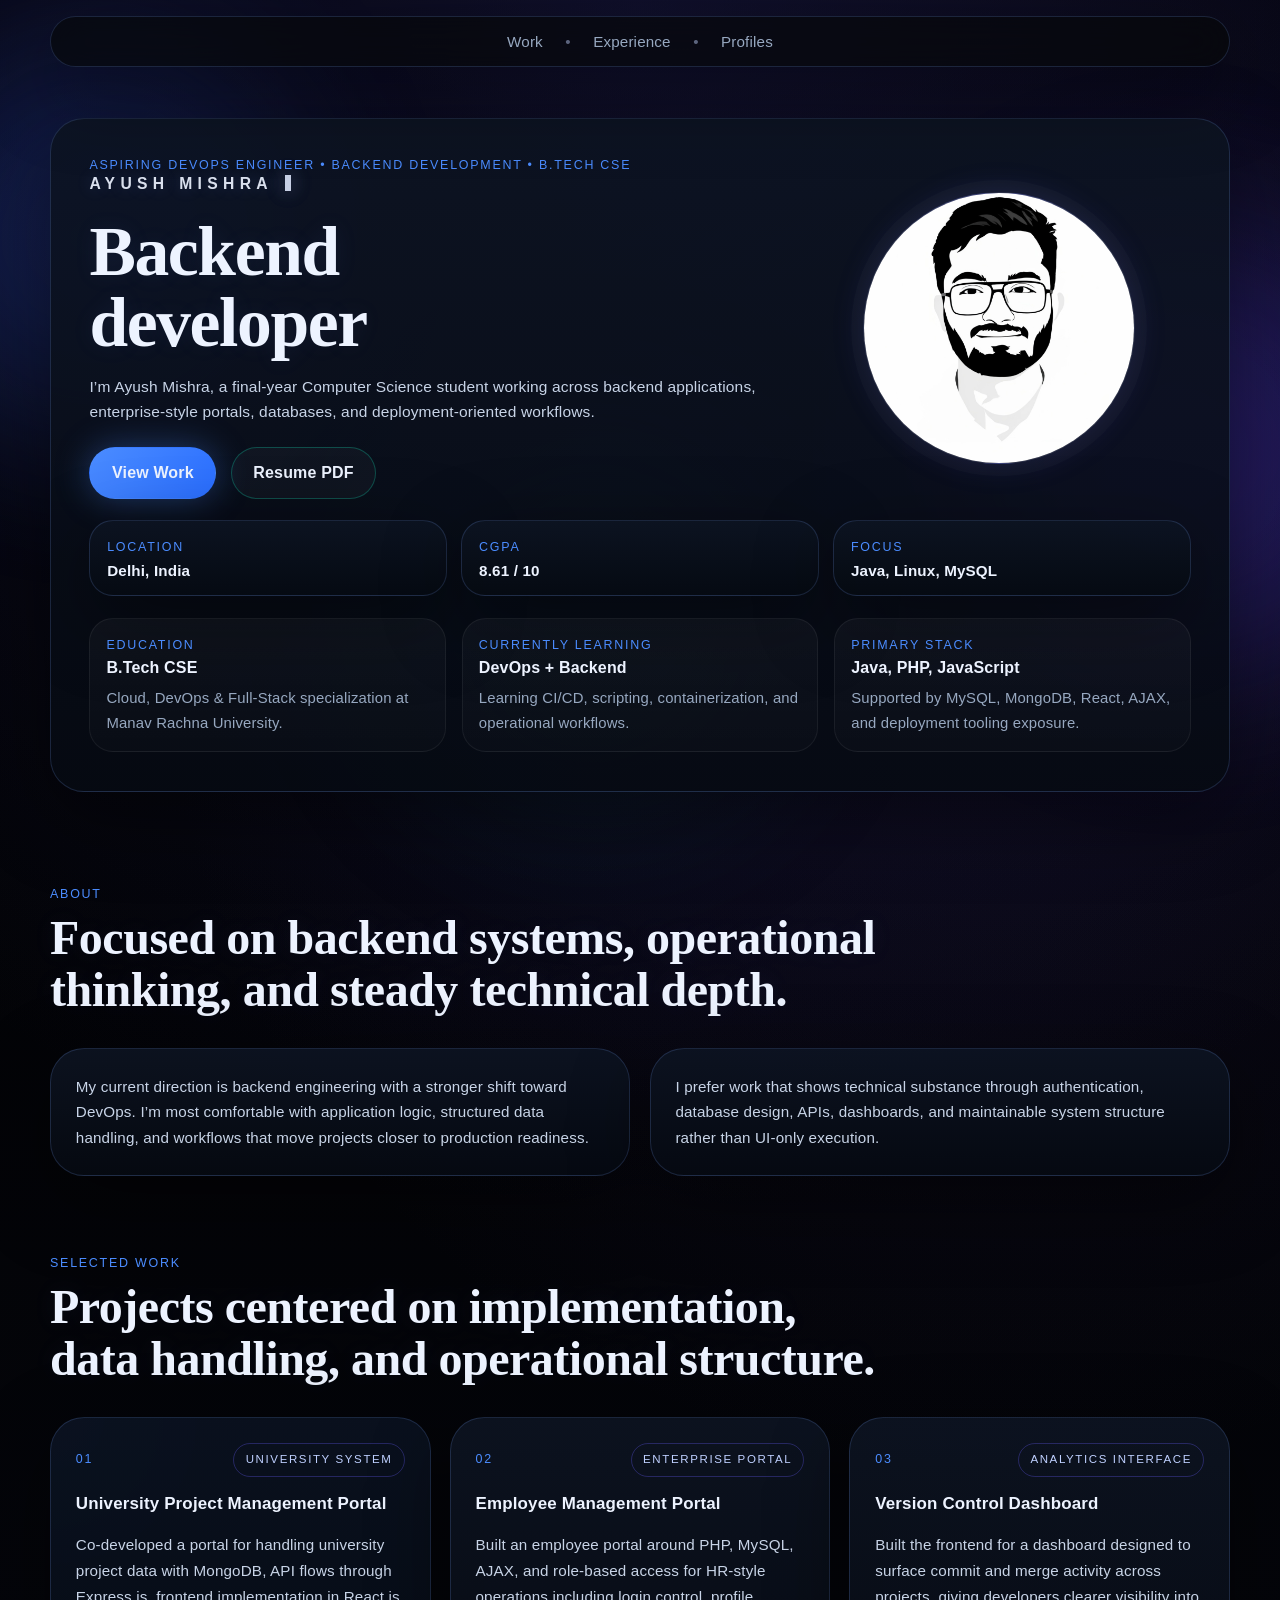
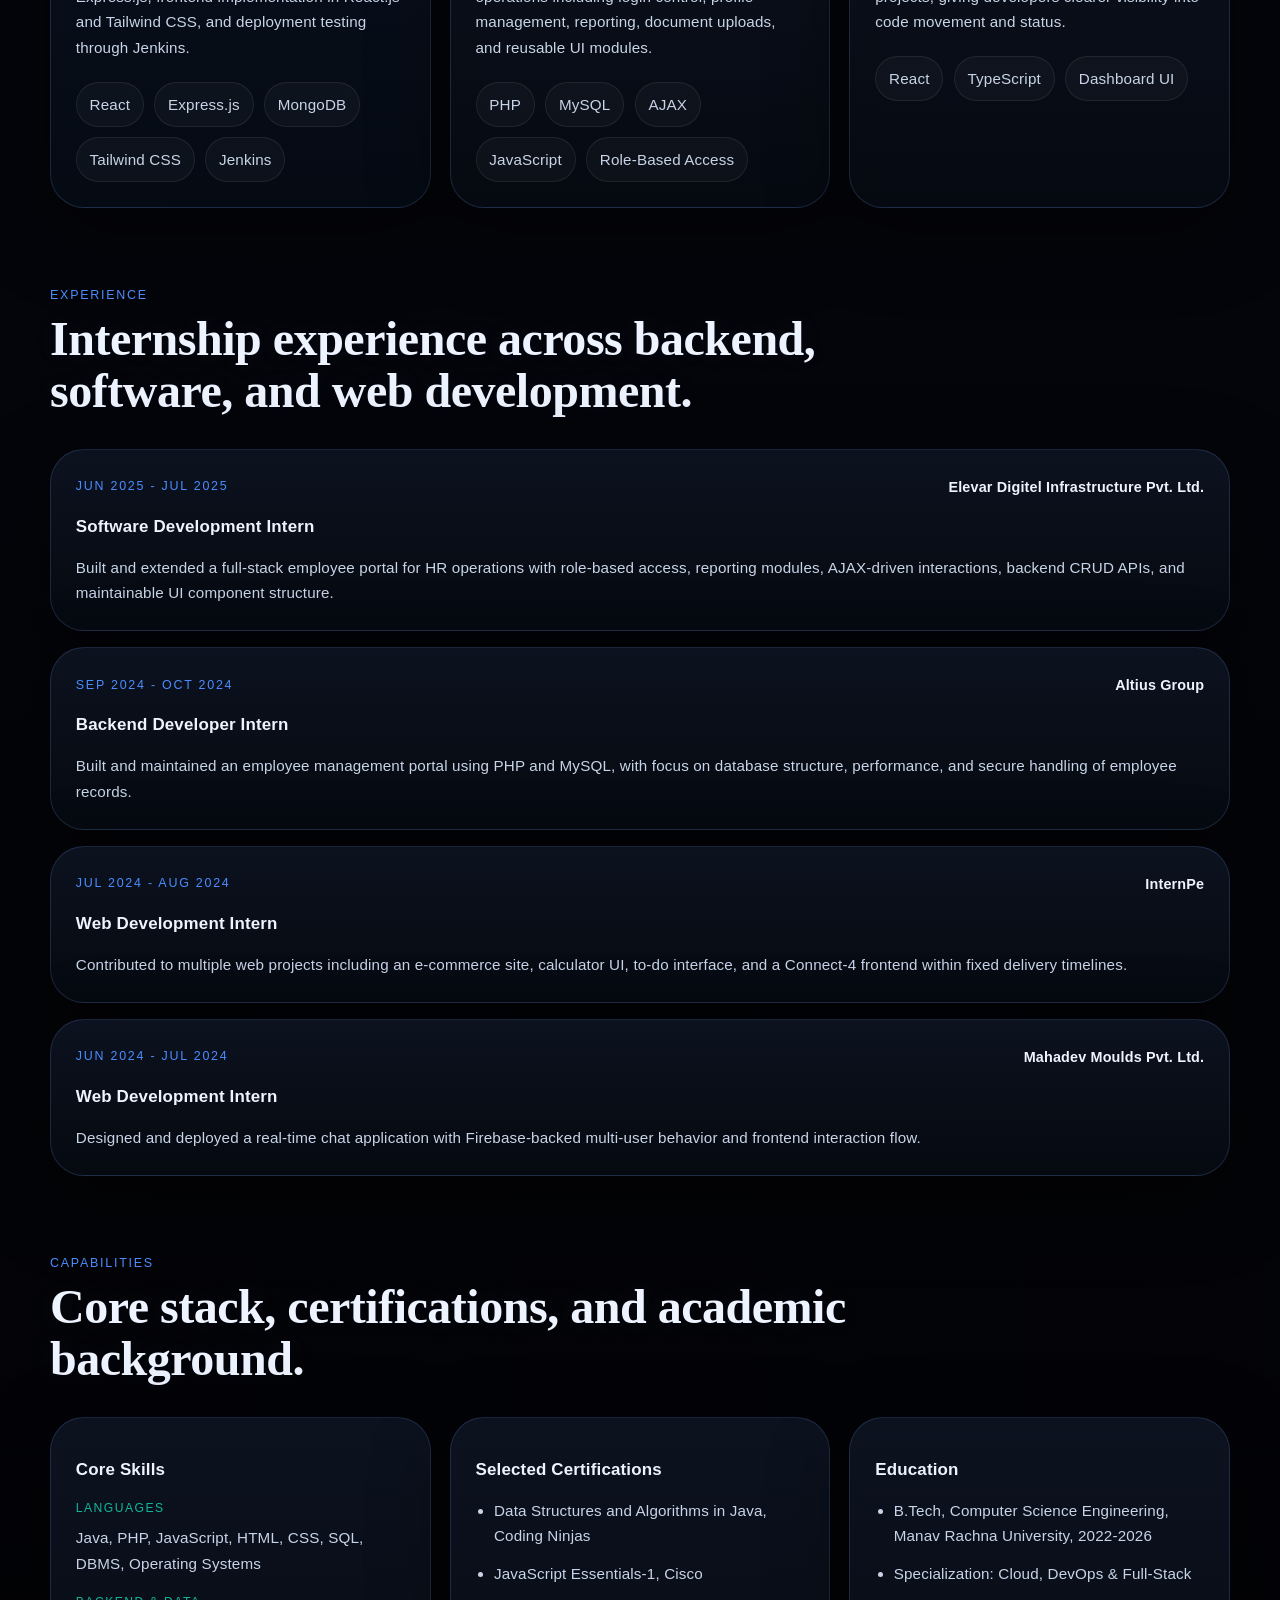
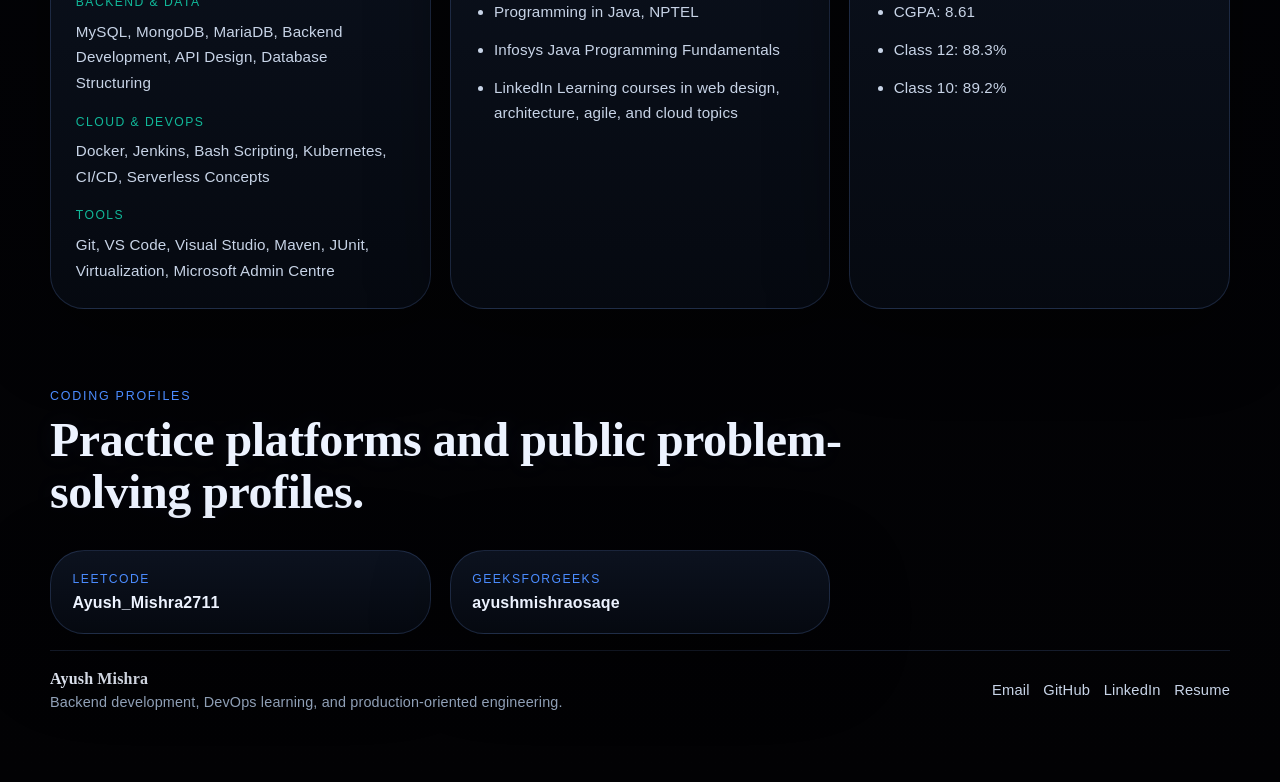
==== index.html @ 87eccb8c "feat: initial project setup" ====
<!DOCTYPE html>
<html lang="en">
<head>
  <meta charset="UTF-8">
  <meta name="viewport" content="width=device-width, initial-scale=1.0">
  <meta
    name="description"
    content="Ayush Mishra portfolio featuring backend development, DevOps learning, enterprise projects, internships, and certifications."
  >
  <title>Ayush Mishra | Portfolio</title>
  <link rel="stylesheet" href="style.css">
</head>
<body>
  <div class="scroll-progress" aria-hidden="true"></div>
  <div class="noise" aria-hidden="true"></div>
  <div class="orb orb-blue" aria-hidden="true"></div>
  <div class="orb orb-indigo" aria-hidden="true"></div>
  <div class="orb orb-emerald" aria-hidden="true"></div>

  <div class="page-shell">
    <header class="site-header">
      <button class="menu-toggle" type="button" aria-expanded="false" aria-label="Toggle navigation">
        <span></span>
        <span></span>
      </button>
      <nav class="site-nav">
        <a href="#work">Work</a>
        <span class="nav-dot" aria-hidden="true">•</span>
        <a href="#experience">Experience</a>
        <span class="nav-dot" aria-hidden="true">•</span>
        <a href="#profiles">Profiles</a>
      </nav>
    </header>

    <main id="top">
      <section class="hero">
        <div class="hero-copy reveal interactive-card">
          <div class="hero-main">
            <div class="hero-content">
              <p class="eyebrow">Aspiring DevOps Engineer • Backend Development • B.Tech CSE</p>
              <p class="hero-intro">
                <span class="type-name" aria-label="Ayush Mishra"></span>
                <span class="type-cursor" aria-hidden="true"></span>
              </p>
              <h1>Backend developer</h1>
              <p class="hero-text">
                I’m Ayush Mishra, a final-year Computer Science student working across backend
                applications, enterprise-style portals, databases, and deployment-oriented workflows.
              </p>

              <div class="hero-actions">
                <a class="button button-primary" href="#work">View Work</a>
                <a class="button button-secondary" href="https://drive.google.com/file/d/1TkEkynQP6tK4C39owZUYq18UPFf0N785/view?usp=sharing" target="_blank" rel="noreferrer">
                  Resume PDF
                </a>
              </div>
            </div>

            <div class="hero-side">
              <div class="profile-visual">
                <img src="./assets/Notion-Faces-Like-Avatar.png" alt="Portrait of Ayush Mishra">
              </div>
            </div>
          </div>

          <div class="hero-meta">
            <div class="meta-card">
              <span>Location</span>
              <strong>Delhi, India</strong>
            </div>
            <div class="meta-card">
              <span>CGPA</span>
              <strong>8.61 / 10</strong>
            </div>
            <div class="meta-card">
              <span>Focus</span>
              <strong>Java, Linux, MySQL</strong>
            </div>
          </div>

          <div class="stat-list">
            <div class="stat-item">
              <span>Education</span>
              <strong>B.Tech CSE</strong>
              <p>Cloud, DevOps & Full-Stack specialization at Manav Rachna University.</p>
            </div>
            <div class="stat-item">
              <span>Currently learning</span>
              <strong>DevOps + Backend</strong>
              <p>Learning CI/CD, scripting, containerization, and operational workflows.</p>
            </div>
            <div class="stat-item">
              <span>Primary Stack</span>
              <strong>Java, PHP, JavaScript</strong>
              <p>Supported by MySQL, MongoDB, React, AJAX, and deployment tooling exposure.</p>
            </div>
          </div>
        </div>
      </section>

      <section class="section intro-section">
        <div class="section-heading reveal">
          <p class="section-kicker">About</p>
          <h2>Focused on backend systems, operational thinking, and steady technical depth.</h2>
        </div>
        <div class="intro-grid">
          <article class="intro-card reveal interactive-card">
            <p>
              My current direction is backend engineering with a stronger shift toward DevOps. I’m
              most comfortable with application logic, structured data handling, and workflows that
              move projects closer to production readiness.
            </p>
          </article>
          <article class="intro-card reveal interactive-card">
            <p>
              I prefer work that shows technical substance through authentication, database design,
              APIs, dashboards, and maintainable system structure rather than UI-only execution.
            </p>
          </article>
        </div>
      </section>

      <section class="section" id="work">
        <div class="section-heading reveal">
          <p class="section-kicker">Selected Work</p>
          <h2>Projects centered on implementation, data handling, and operational structure.</h2>
        </div>
        <div class="projects-grid">
          <article class="project-card reveal featured-card interactive-card">
            <div class="project-topline">
              <p class="project-index">01</p>
              <span class="project-badge">University System</span>
            </div>
            <h3>University Project Management Portal</h3>
            <p>
              Co-developed a portal for handling university project data with MongoDB, API flows
              through Express.js, frontend implementation in React.js and Tailwind CSS, and
              deployment testing through Jenkins.
            </p>
            <div class="tags">
              <span>React</span>
              <span>Express.js</span>
              <span>MongoDB</span>
              <span>Tailwind CSS</span>
              <span>Jenkins</span>
            </div>
          </article>

          <article class="project-card reveal interactive-card">
            <div class="project-topline">
              <p class="project-index">02</p>
              <span class="project-badge">Enterprise Portal</span>
            </div>
            <h3>Employee Management Portal</h3>
            <p>
              Built an employee portal around PHP, MySQL, AJAX, and role-based access for HR-style
              operations including login control, profile management, reporting, document uploads,
              and reusable UI modules.
            </p>
            <div class="tags">
              <span>PHP</span>
              <span>MySQL</span>
              <span>AJAX</span>
              <span>JavaScript</span>
              <span>Role-Based Access</span>
            </div>
          </article>

          <article class="project-card reveal interactive-card">
            <div class="project-topline">
              <p class="project-index">03</p>
              <span class="project-badge">Analytics Interface</span>
            </div>
            <h3>Version Control Dashboard</h3>
            <p>
              Built the frontend for a dashboard designed to surface commit and merge activity
              across projects, giving developers clearer visibility into code movement and status.
            </p>
            <div class="tags">
              <span>React</span>
              <span>TypeScript</span>
              <span>Dashboard UI</span>
            </div>
          </article>
        </div>
      </section>

      <section class="section" id="experience">
        <div class="section-heading reveal">
          <p class="section-kicker">Experience</p>
          <h2>Internship experience across backend, software, and web development.</h2>
        </div>
        <div class="timeline">
          <article class="timeline-card reveal interactive-card">
            <div class="timeline-meta">
              <span>Jun 2025 - Jul 2025</span>
              <strong>Elevar Digitel Infrastructure Pvt. Ltd.</strong>
            </div>
            <h3>Software Development Intern</h3>
            <p>
              Built and extended a full-stack employee portal for HR operations with role-based
              access, reporting modules, AJAX-driven interactions, backend CRUD APIs, and
              maintainable UI component structure.
            </p>
          </article>

          <article class="timeline-card reveal interactive-card">
            <div class="timeline-meta">
              <span>Sep 2024 - Oct 2024</span>
              <strong>Altius Group</strong>
            </div>
            <h3>Backend Developer Intern</h3>
            <p>
              Built and maintained an employee management portal using PHP and MySQL, with focus on
              database structure, performance, and secure handling of employee records.
            </p>
          </article>

          <article class="timeline-card reveal interactive-card">
            <div class="timeline-meta">
              <span>Jul 2024 - Aug 2024</span>
              <strong>InternPe</strong>
            </div>
            <h3>Web Development Intern</h3>
            <p>
              Contributed to multiple web projects including an e-commerce site, calculator UI,
              to-do interface, and a Connect-4 frontend within fixed delivery timelines.
            </p>
          </article>

          <article class="timeline-card reveal interactive-card">
            <div class="timeline-meta">
              <span>Jun 2024 - Jul 2024</span>
              <strong>Mahadev Moulds Pvt. Ltd.</strong>
            </div>
            <h3>Web Development Intern</h3>
            <p>
              Designed and deployed a real-time chat application with Firebase-backed multi-user
              behavior and frontend interaction flow.
            </p>
          </article>
        </div>
      </section>

      <section class="section split-section">
        <div class="section-heading reveal">
          <p class="section-kicker">Capabilities</p>
          <h2>Core stack, certifications, and academic background.</h2>
        </div>

        <div class="split-grid">
          <article class="panel-card reveal interactive-card">
            <h3>Core Skills</h3>
            <div class="skill-groups">
              <div>
                <span>Languages</span>
                <p>Java, PHP, JavaScript, HTML, CSS, SQL, DBMS, Operating Systems</p>
              </div>
              <div>
                <span>Backend & Data</span>
                <p>MySQL, MongoDB, MariaDB, Backend Development, API Design, Database Structuring</p>
              </div>
              <div>
                <span>Cloud & DevOps</span>
                <p>Docker, Jenkins, Bash Scripting, Kubernetes, CI/CD, Serverless Concepts</p>
              </div>
              <div>
                <span>Tools</span>
                <p>Git, VS Code, Visual Studio, Maven, JUnit, Virtualization, Microsoft Admin Centre</p>
              </div>
            </div>
          </article>

          <article class="panel-card reveal interactive-card">
            <h3>Selected Certifications</h3>
            <ul class="list-block">
              <li>Data Structures and Algorithms in Java, Coding Ninjas</li>
              <li>JavaScript Essentials-1, Cisco</li>
              <li>Programming in Java, NPTEL</li>
              <li>Infosys Java Programming Fundamentals</li>
              <li>LinkedIn Learning courses in web design, architecture, agile, and cloud topics</li>
            </ul>
          </article>

          <article class="panel-card reveal interactive-card">
            <h3>Education</h3>
            <ul class="list-block">
              <li>B.Tech, Computer Science Engineering, Manav Rachna University, 2022-2026</li>
              <li>Specialization: Cloud, DevOps & Full-Stack</li>
              <li>CGPA: 8.61</li>
              <li>Class 12: 88.3%</li>
              <li>Class 10: 89.2%</li>
            </ul>
          </article>
        </div>
      </section>

      <section class="section" id="profiles">
        <div class="section-heading reveal">
          <p class="section-kicker">Coding Profiles</p>
          <h2>Practice platforms and public problem-solving profiles.</h2>
        </div>

        <div class="profile-grid">
          <a class="profile-card reveal interactive-card" href="https://leetcode.com/u/Ayush_Mishra2711/" target="_blank" rel="noreferrer">
            <span>LeetCode</span>
            <strong>Ayush_Mishra2711</strong>
          </a>
          
          <a class="profile-card reveal interactive-card" href="https://www.geeksforgeeks.org/profile/ayushmishraosaqe" target="_blank" rel="noreferrer">
            <span>GeeksforGeeks</span>
            <strong>ayushmishraosaqe</strong>
          </a>
        </div>
      </section>

    </main>

    <footer class="site-footer">
      <div class="footer-copy">
        <strong>Ayush Mishra</strong>
        <p>Backend development, DevOps learning, and production-oriented engineering.</p>
      </div>
      <div class="footer-links">
        <a href="mailto:ayushmishraofficial2711@gmail.com">Email</a>
        <a href="https://github.com/ayush27-03" target="_blank" rel="noreferrer">GitHub</a>
        <a href="https://linkedin.com/in/Ayush-mishra-3914871b5" target="_blank" rel="noreferrer">LinkedIn</a>
        <a href="https://drive.google.com/file/d/1TkEkynQP6tK4C39owZUYq18UPFf0N785/view?usp=sharing" target="_blank" rel="noreferrer">Resume</a>
      </div>
    </footer>
  </div>

  <button class="scroll-top" type="button" aria-label="Scroll to top">↑</button>
  <script src="script.js"></script>
</body>
</html>
---- style.css ----
:root {
  --bg: #020409;
  --surface-border: rgba(125, 166, 255, 0.18);
  --text: #edf3ff;
  --muted: #97a8c0;
  --muted-strong: #c8d4e7;
  --blue: #4b8cff;
  --indigo: #675cff;
  --emerald: #11b899;
  --glow-blue: rgba(75, 140, 255, 0.35);
  --glow-indigo: rgba(103, 92, 255, 0.28);
  --glow-emerald: rgba(17, 184, 153, 0.22);
  --shadow: 0 24px 80px rgba(0, 0, 0, 0.45);
  --radius-xl: 34px;
  --radius-lg: 24px;
  --radius-pill: 999px;
  --max-width: 1180px;
}

* {
  box-sizing: border-box;
}

html {
  scroll-behavior: smooth;
}

body {
  margin: 0;
  font-family: Arial, Helvetica, sans-serif;
  letter-spacing: 0.01em;
  color: var(--text);
  background:
    radial-gradient(circle at top, rgba(31, 31, 86, 0.48), transparent 30%),
    radial-gradient(circle at 78% 16%, rgba(49, 36, 102, 0.22), transparent 24%),
    linear-gradient(180deg, #010102 0%, #04050a 42%, #020204 100%);
  min-height: 100vh;
  overflow-x: hidden;
}

body.menu-open {
  overflow: hidden;
}

a {
  color: inherit;
  text-decoration: none;
}

h1,
h2,
h3,
p,
ul {
  margin: 0;
}

.scroll-progress {
  position: fixed;
  top: 0;
  left: 0;
  z-index: 40;
  width: 100%;
  height: 3px;
  transform-origin: left;
  transform: scaleX(0);
  background: linear-gradient(90deg, var(--blue), var(--indigo), var(--emerald));
  box-shadow: 0 0 16px rgba(75, 140, 255, 0.45);
}

.noise,
.orb {
  position: fixed;
  pointer-events: none;
}

.noise {
  inset: 0;
  opacity: 0.08;
  background-image:
    linear-gradient(rgba(255, 255, 255, 0.045) 1px, transparent 1px),
    linear-gradient(90deg, rgba(255, 255, 255, 0.045) 1px, transparent 1px);
  background-size: 120px 120px;
  mask-image: radial-gradient(circle at center, black 48%, transparent 90%);
}

.orb {
  border-radius: 50%;
  filter: blur(90px);
  opacity: 0.8;
  will-change: transform;
}

.orb-blue {
  top: 5%;
  left: -6rem;
  width: 24rem;
  height: 24rem;
  background: rgba(57, 105, 255, 0.3);
}

.orb-indigo {
  top: 25%;
  right: -8rem;
  width: 28rem;
  height: 28rem;
  background: rgba(95, 67, 255, 0.34);
}

.orb-emerald {
  bottom: 8%;
  left: 30%;
  width: 26rem;
  height: 26rem;
  background: rgba(8, 112, 105, 0.16);
}

.page-shell {
  position: relative;
  z-index: 1;
  width: min(calc(100% - 2rem), var(--max-width));
  margin: 0 auto;
  padding-bottom: 4rem;
}

.site-header {
  position: sticky;
  top: 1rem;
  z-index: 20;
  display: flex;
  align-items: center;
  justify-content: center;
  gap: 1rem;
  margin-top: 1rem;
  padding: 1rem 1.25rem;
  border: 1px solid var(--surface-border);
  border-radius: var(--radius-pill);
  background: rgba(7, 8, 10, 0.68);
  backdrop-filter: blur(18px);
  box-shadow: var(--shadow);
}

.brand {
  font-family: "Times New Roman", Times, serif;
  font-size: 1.18rem;
  font-weight: 700;
  letter-spacing: 0.03em;
  color: rgba(245, 248, 255, 0.94);
  text-shadow: 0 0 18px rgba(157, 178, 255, 0.18);
}

.site-nav {
  display: flex;
  align-items: center;
  justify-content: center;
  gap: 1.4rem;
  color: var(--muted);
}

.site-nav a {
  position: relative;
  font-size: 0.95rem;
}

.nav-dot {
  color: rgba(160, 174, 214, 0.55);
  font-size: 0.95rem;
}

.site-nav a::after {
  content: "";
  position: absolute;
  left: 0;
  bottom: -0.35rem;
  width: 100%;
  height: 2px;
  background: linear-gradient(90deg, var(--blue), var(--emerald));
  transform: scaleX(0);
  transform-origin: left;
  transition: transform 180ms ease;
}

.site-nav a:hover::after,
.site-nav a.is-active::after {
  transform: scaleX(1);
}

.menu-toggle {
  display: none;
  width: 3rem;
  height: 3rem;
  border: 1px solid var(--surface-border);
  border-radius: 50%;
  background: rgba(255, 255, 255, 0.02);
  cursor: pointer;
}

.menu-toggle span {
  display: block;
  width: 1.2rem;
  height: 2px;
  margin: 0.35rem auto;
  background: var(--text);
  transition: transform 180ms ease;
}

.hero {
  display: block;
  min-height: calc(100vh - 10rem);
  padding-top: 3.2rem;
}

.hero-copy,
.intro-card,
.project-card,
.timeline-card,
.panel-card,
.contact-shell,
.meta-card {
  border: 1px solid var(--surface-border);
  background: linear-gradient(180deg, rgba(13, 20, 34, 0.9) 0%, rgba(6, 10, 18, 0.9) 100%);
  box-shadow: var(--shadow);
}

.hero-copy,
.intro-card,
.project-card,
.timeline-card,
.panel-card,
.contact-shell {
  border-radius: var(--radius-xl);
}

.hero-copy {
  display: grid;
  align-content: start;
  gap: 1.15rem;
  padding: 2.4rem;
}

.hero-main {
  display: grid;
  grid-template-columns: minmax(0, 1.3fr) minmax(220px, 0.72fr);
  gap: 1.6rem;
  align-items: center;
}

.hero-content {
  min-width: 0;
}

.hero-side {
  display: flex;
  justify-content: center;
}

.hero-intro {
  min-height: 1.6rem;
  margin-top: 0.2rem;
  color: rgba(236, 242, 255, 0.92);
  font-size: 0.98rem;
  font-weight: 700;
  letter-spacing: 0.34em;
  text-transform: uppercase;
  text-shadow: 0 0 16px rgba(120, 145, 255, 0.24);
  position: relative;
  z-index: 1;
}

.type-cursor {
  display: inline-block;
  width: 0.72ch;
  height: 1.05em;
  margin-left: 0.18rem;
  vertical-align: -0.15em;
  background: rgba(226, 234, 255, 0.88);
  box-shadow:
    0 0 18px rgba(170, 188, 255, 0.34),
    0 0 28px rgba(117, 145, 255, 0.18);
  animation: blink 1s steps(1, end) infinite;
}

.eyebrow,
.section-kicker,
.panel-label,
.project-index,
.project-badge,
.timeline-meta span,
.meta-card span,
.stat-item span {
  font-size: 0.78rem;
  color: var(--blue);
  letter-spacing: 0.14em;
  text-transform: uppercase;
}

.hero h1,
.section-heading h2,
.contact-shell h2 {
  font-family: "Times New Roman", Times, serif;
  font-weight: 700;
  letter-spacing: -0.02em;
  text-shadow: 0 0 24px rgba(125, 149, 255, 0.08);
}

.hero h1 {
  max-width: 13ch;
  margin-top: 1rem;
  font-size: clamp(2.45rem, 5.8vw, 4.35rem);
  line-height: 1.02;
}

.hero-text {
  max-width: 43rem;
  margin-top: 0.95rem;
  font-size: 0.97rem;
  line-height: 1.66;
  color: var(--muted-strong);
}

.hero-actions {
  display: flex;
  flex-wrap: wrap;
  gap: 0.9rem;
  margin-top: 1.35rem;
}

.hero-links {
  display: flex;
  flex-wrap: wrap;
  align-items: center;
  gap: 0.6rem;
  margin-top: 1rem;
  color: var(--muted);
  font-size: 0.9rem;
}

.hero-links span {
  color: rgba(160, 174, 214, 0.45);
}

.button {
  display: inline-flex;
  align-items: center;
  justify-content: center;
  min-height: 3.25rem;
  padding: 0.9rem 1.35rem;
  border-radius: var(--radius-pill);
  border: 1px solid transparent;
  font-weight: 700;
  transition: transform 180ms ease, box-shadow 180ms ease, border-color 180ms ease;
}

.button:hover {
  transform: translateY(-2px);
}

.button-primary {
  background: linear-gradient(135deg, var(--blue), #296dff);
  box-shadow: 0 0 34px rgba(75, 140, 255, 0.35);
}

.button-secondary {
  border-color: rgba(17, 184, 153, 0.35);
  background: rgba(255, 255, 255, 0.03);
}

.hero-meta {
  display: grid;
  grid-template-columns: repeat(3, minmax(0, 1fr));
  gap: 0.9rem;
  margin-top: 0.2rem;
}

.meta-card {
  padding: 1rem 1.05rem;
  border-radius: var(--radius-lg);
}

.meta-card strong {
  display: block;
  margin-top: 0.45rem;
  font-size: 0.95rem;
}

.profile-visual {
  position: relative;
  width: min(17rem, 100%);
  margin: 0 auto;
  overflow: hidden;
  border: 1px solid rgba(166, 182, 255, 0.24);
  border-radius: 50%;
  aspect-ratio: 1;
  background:
    radial-gradient(circle at top, rgba(86, 92, 255, 0.26), transparent 38%),
    linear-gradient(180deg, rgba(10, 14, 28, 0.96), rgba(6, 8, 18, 0.96));
  box-shadow:
    0 0 0 12px rgba(255, 255, 255, 0.02),
    0 0 34px rgba(108, 96, 255, 0.14);
}

.profile-visual img {
  width: 100%;
  height: 100%;
  object-fit: cover;
  object-position: center 22%;
  display: block;
}

.stat-list {
  display: grid;
  grid-template-columns: repeat(3, minmax(0, 1fr));
  gap: 1rem;
  margin-top: 0.2rem;
}

.stat-item {
  padding: 1rem;
  border-radius: var(--radius-lg);
  background: linear-gradient(180deg, rgba(255, 255, 255, 0.035), rgba(255, 255, 255, 0.015));
  border: 1px solid rgba(255, 255, 255, 0.06);
}

.stat-item strong {
  display: block;
  margin-top: 0.4rem;
  font-size: 1rem;
}

.stat-item p {
  margin-top: 0.55rem;
  color: var(--muted);
  line-height: 1.65;
  font-size: 0.93rem;
}

.section {
  padding-top: 5rem;
}

.section-heading {
  max-width: 52rem;
}

.section-heading h2,
.contact-shell h2 {
  margin-top: 0.7rem;
  font-size: clamp(1.75rem, 4.4vw, 3rem);
  line-height: 1.08;
  letter-spacing: -0.01em;
}

.intro-grid,
.projects-grid,
.split-grid,
.profile-grid {
  display: grid;
  gap: 1.2rem;
  margin-top: 2rem;
}

.intro-grid {
  grid-template-columns: repeat(2, minmax(0, 1fr));
}

.projects-grid {
  grid-template-columns: repeat(3, minmax(0, 1fr));
}

.intro-card,
.project-card,
.timeline-card,
.panel-card {
  position: relative;
  overflow: hidden;
  padding: 1.55rem;
}

.intro-card,
.project-card,
.timeline-card,
.panel-card,
.contact-links {
  color: var(--muted-strong);
  line-height: 1.68;
  font-size: 0.95rem;
}

.featured-card {
  background:
    linear-gradient(180deg, rgba(10, 17, 31, 0.95) 0%, rgba(5, 11, 20, 0.95) 100%),
    radial-gradient(circle at top left, rgba(75, 140, 255, 0.16), transparent 35%);
}

.interactive-card::before {
  content: "";
  position: absolute;
  inset: 0;
  background: radial-gradient(
    260px circle at var(--mx, 50%) var(--my, 50%),
    rgba(75, 140, 255, 0.12),
    transparent 60%
  );
  opacity: 0;
  transition: opacity 180ms ease;
  pointer-events: none;
}

.interactive-card:hover::before {
  opacity: 1;
}

.project-topline {
  display: flex;
  align-items: center;
  justify-content: space-between;
  gap: 1rem;
}

.project-badge {
  padding: 0.4rem 0.7rem;
  border: 1px solid rgba(103, 92, 255, 0.3);
  border-radius: var(--radius-pill);
  font-size: 0.72rem;
  color: #bfd0ff;
}

.project-card h3,
.timeline-card h3,
.panel-card h3 {
  margin-top: 0.85rem;
  margin-bottom: 0.85rem;
  font-size: 1.06rem;
  color: var(--text);
}

.tags,
.contact-links {
  display: flex;
  flex-wrap: wrap;
  gap: 0.65rem;
}

.tags {
  margin-top: 1.35rem;
}

.tags span,
.contact-links a {
  padding: 0.55rem 0.8rem;
  border-radius: var(--radius-pill);
  border: 1px solid rgba(255, 255, 255, 0.08);
  background: rgba(255, 255, 255, 0.03);
}

.timeline {
  display: grid;
  gap: 1rem;
  margin-top: 2rem;
}

.timeline-meta {
  display: flex;
  align-items: center;
  justify-content: space-between;
  gap: 1rem;
}

.timeline-meta strong {
  color: var(--text);
  font-size: 0.9rem;
}

.split-grid {
  grid-template-columns: repeat(3, minmax(0, 1fr));
}

.profile-grid {
  grid-template-columns: repeat(3, minmax(0, 1fr));
}

.profile-card {
  position: relative;
  overflow: hidden;
  display: grid;
  gap: 0.45rem;
  padding: 1.35rem;
  border: 1px solid var(--surface-border);
  border-radius: var(--radius-xl);
  background: linear-gradient(180deg, rgba(13, 20, 34, 0.9) 0%, rgba(6, 10, 18, 0.9) 100%);
  box-shadow: var(--shadow);
}

.profile-card span {
  font-size: 0.76rem;
  color: var(--blue);
  letter-spacing: 0.12em;
  text-transform: uppercase;
}

.profile-card strong {
  color: var(--text);
  font-size: 1rem;
  font-weight: 700;
}

.skill-groups {
  display: grid;
  gap: 1rem;
}

.skill-groups span {
  display: block;
  margin-bottom: 0.4rem;
  font-size: 0.76rem;
  letter-spacing: 0.12em;
  text-transform: uppercase;
  color: var(--emerald);
}

.list-block {
  padding-left: 1.15rem;
  font-size: 0.95rem;
  line-height: 1.65;
}

.list-block li + li {
  margin-top: 0.8rem;
}

.site-footer {
  display: flex;
  align-items: center;
  justify-content: space-between;
  gap: 1rem;
  margin-top: 1rem;
  padding: 1.2rem 0 0.5rem;
  border-top: 1px solid rgba(125, 166, 255, 0.16);
}

.footer-copy strong {
  display: block;
  font-family: "Times New Roman", Times, serif;
  font-size: 1rem;
}

.footer-copy p {
  margin-top: 0.35rem;
  color: var(--muted);
  font-size: 0.9rem;
}

.footer-links {
  display: flex;
  flex-wrap: wrap;
  gap: 0.85rem;
  color: var(--muted-strong);
  font-size: 0.92rem;
}

.scroll-top {
  position: fixed;
  right: 1.25rem;
  bottom: 1.25rem;
  z-index: 35;
  width: 3rem;
  height: 3rem;
  border: 1px solid rgba(125, 166, 255, 0.22);
  border-radius: 50%;
  background: rgba(8, 10, 14, 0.82);
  color: rgba(241, 245, 255, 0.92);
  font-size: 1.15rem;
  cursor: pointer;
  backdrop-filter: blur(14px);
  box-shadow: 0 0 24px rgba(99, 112, 255, 0.12);
  opacity: 0;
  pointer-events: none;
  transform: translateY(10px);
  transition: opacity 180ms ease, transform 180ms ease, box-shadow 180ms ease;
}

.scroll-top.is-visible {
  opacity: 1;
  pointer-events: auto;
  transform: translateY(0);
}

.scroll-top:hover {
  box-shadow: 0 0 30px rgba(99, 112, 255, 0.2);
}

.reveal {
  opacity: 0;
  transform: translateY(34px);
  transition: opacity 420ms ease, transform 420ms ease;
}

.reveal.is-visible {
  opacity: 1;
  transform: translateY(0);
}

@keyframes blink {
  0%,
  49% {
    opacity: 1;
  }

  50%,
  100% {
    opacity: 0;
  }
}

@media (max-width: 980px) {
  .hero,
  .intro-grid,
  .projects-grid,
  .split-grid,
  .profile-grid {
    grid-template-columns: 1fr;
  }

  .hero {
    min-height: auto;
    padding-top: 3.5rem;
  }

  .hero-main,
  .stat-list {
    grid-template-columns: 1fr;
  }

  .hero-meta {
    grid-template-columns: 1fr;
  }
}

@media (max-width: 760px) {
  .page-shell {
    width: min(calc(100% - 1rem), var(--max-width));
  }

  .site-header {
    top: 0.5rem;
    justify-content: space-between;
  }

  .menu-toggle {
    display: inline-block;
  }

  .menu-toggle[aria-expanded="true"] span:first-child {
    transform: translateY(6px) rotate(45deg);
  }

  .menu-toggle[aria-expanded="true"] span:last-child {
    transform: translateY(-5px) rotate(-45deg);
  }

  .site-nav {
    position: absolute;
    top: calc(100% + 0.75rem);
    left: 0;
    right: 0;
    display: none;
    flex-direction: column;
    align-items: flex-start;
    padding: 1rem;
    border: 1px solid var(--surface-border);
    border-radius: 1.5rem;
    background: rgba(4, 8, 15, 0.96);
  }

  .nav-dot {
    display: none;
  }

  .site-nav.is-open {
    display: flex;
  }

  .hero-copy,
  .intro-card,
  .project-card,
  .timeline-card,
  .panel-card {
    padding: 1.3rem;
  }

  .site-footer {
    flex-direction: column;
    align-items: flex-start;
  }

  .scroll-top {
    right: 0.9rem;
    bottom: 0.9rem;
  }

  .hero h1 {
    font-size: clamp(2.1rem, 11vw, 3rem);
  }

  .section {
    padding-top: 4rem;
  }
}
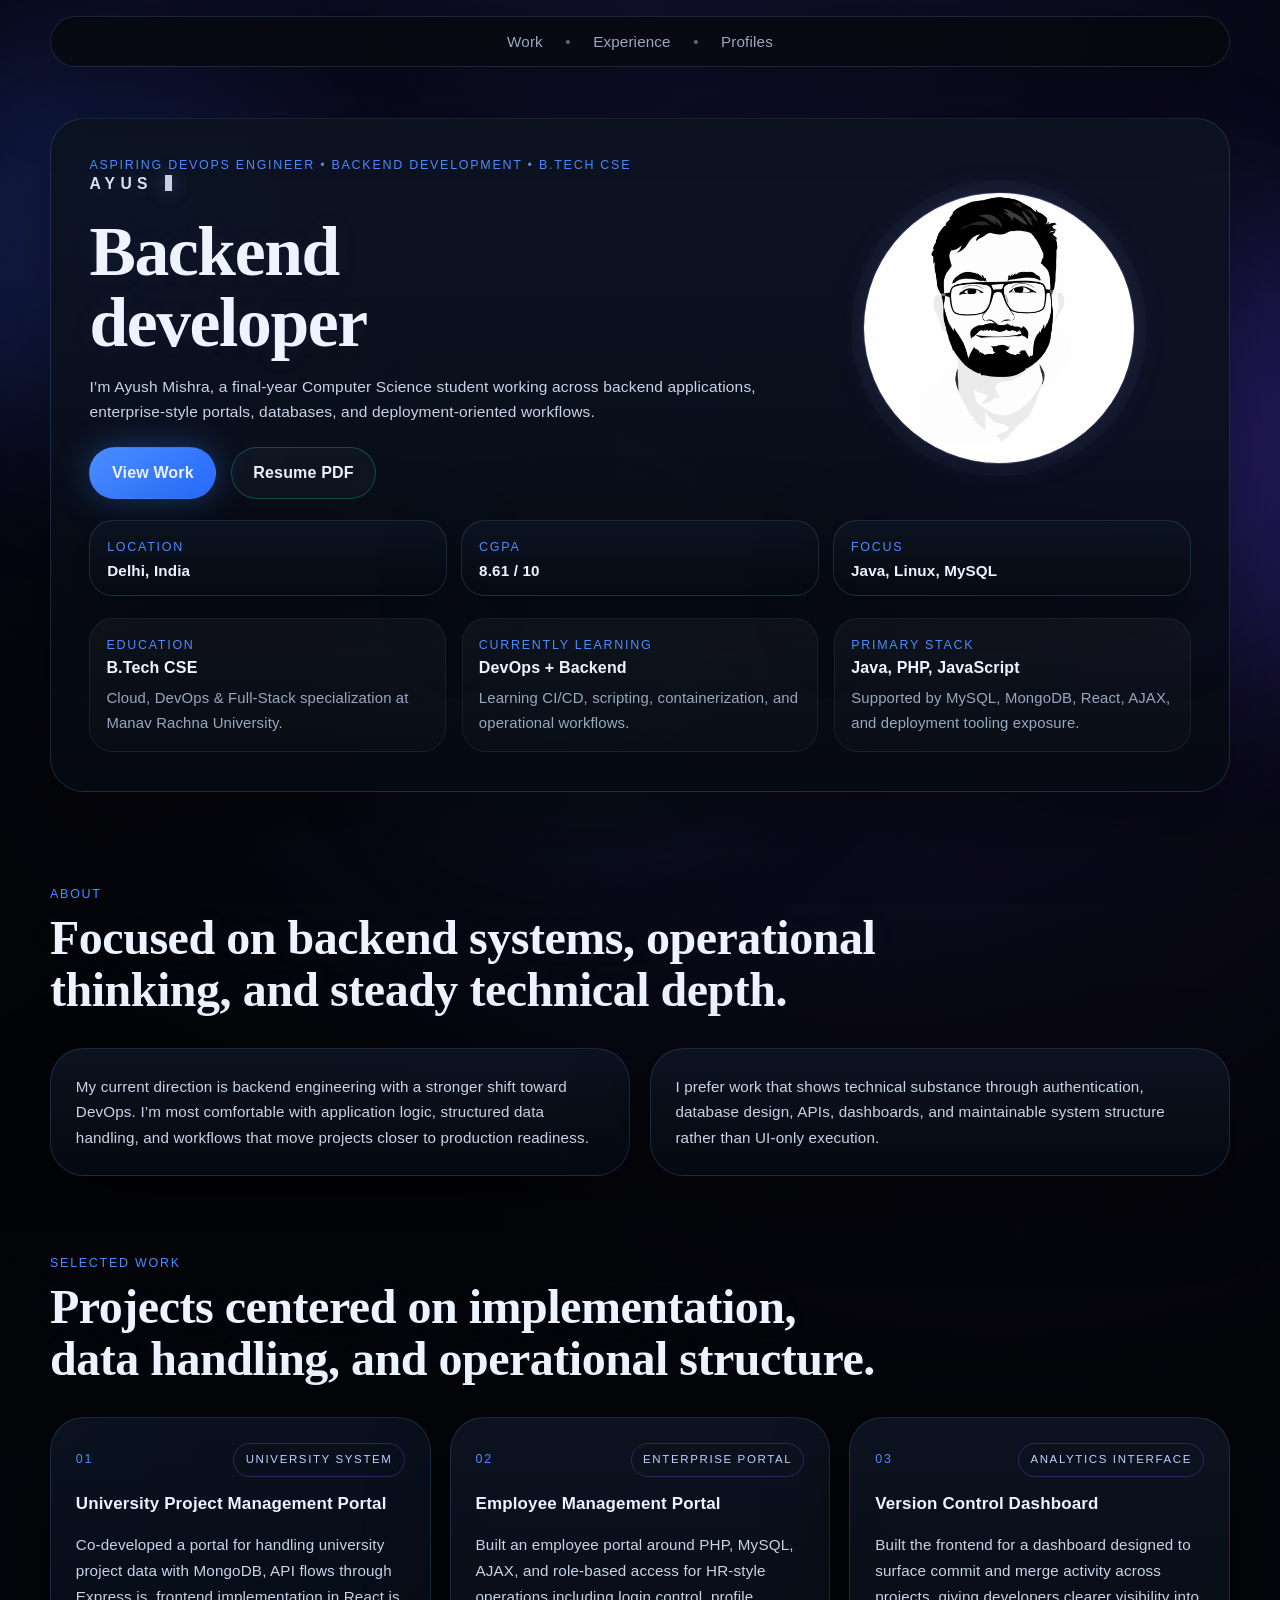
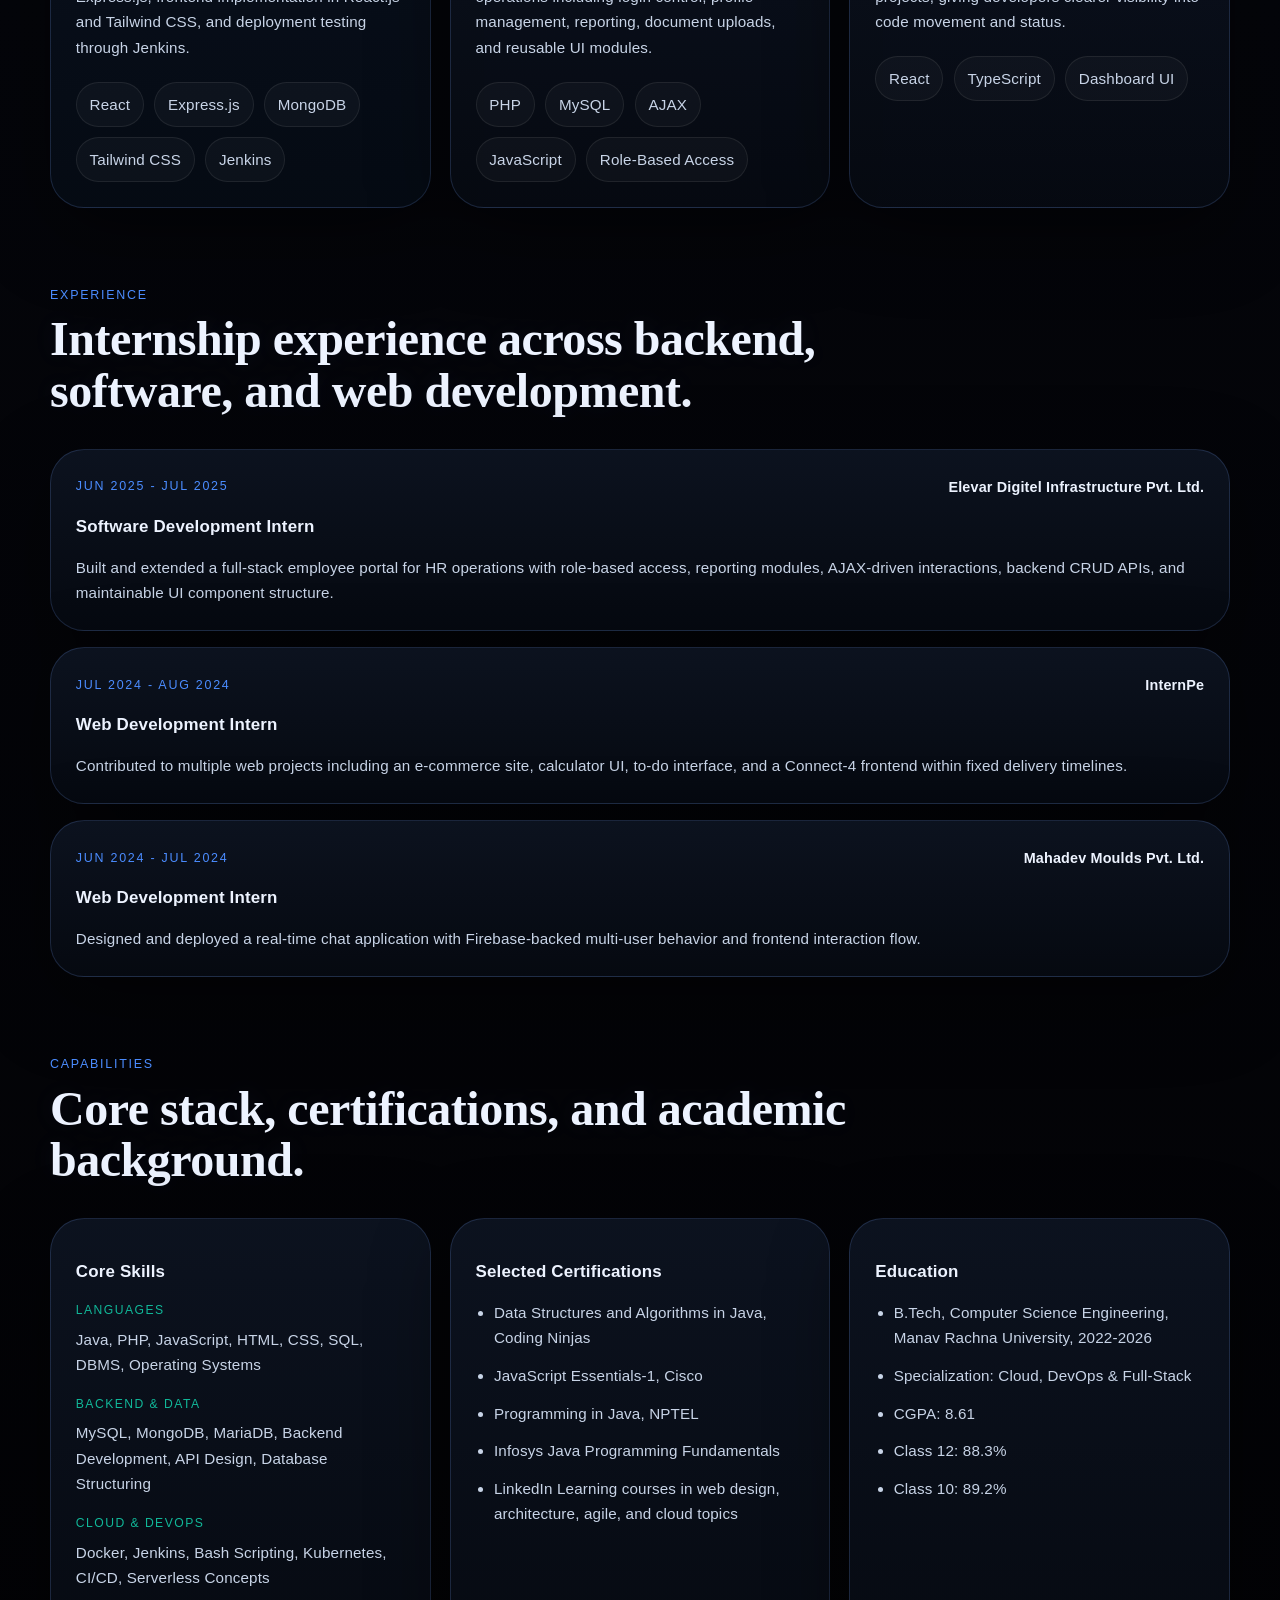
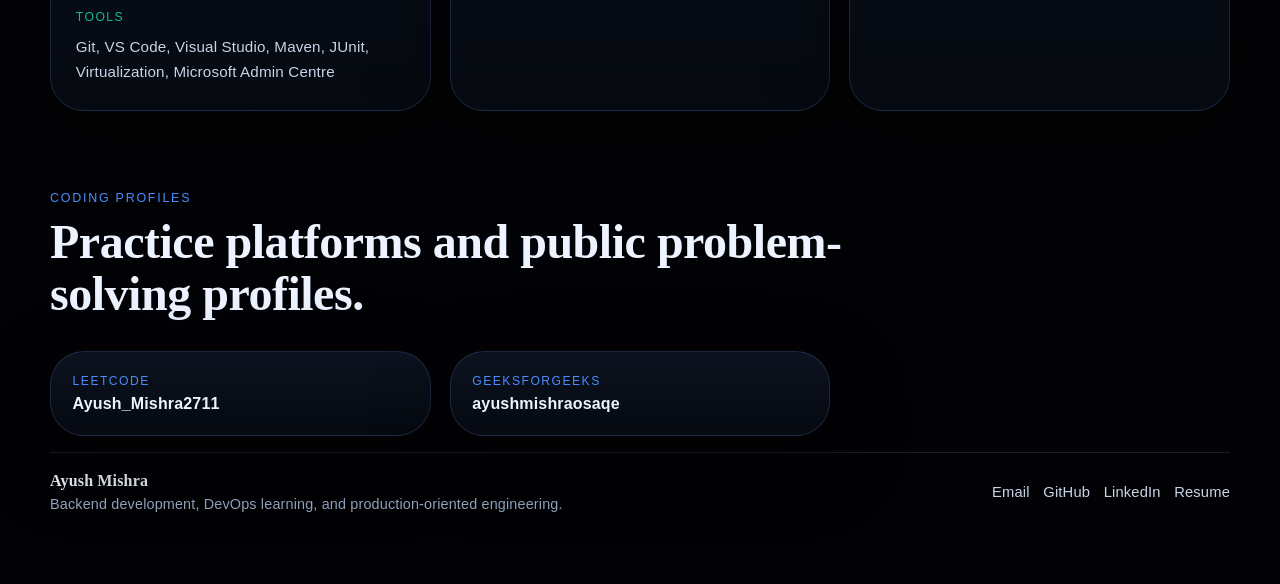
==== commit 7da8300a: "feat: removed wrong internship article from experience section" ====
--- a/index.html
+++ b/index.html
@@ -206,18 +206,6 @@
 
           <article class="timeline-card reveal interactive-card">
             <div class="timeline-meta">
-              <span>Sep 2024 - Oct 2024</span>
-              <strong>Altius Group</strong>
-            </div>
-            <h3>Backend Developer Intern</h3>
-            <p>
-              Built and maintained an employee management portal using PHP and MySQL, with focus on
-              database structure, performance, and secure handling of employee records.
-            </p>
-          </article>
-
-          <article class="timeline-card reveal interactive-card">
-            <div class="timeline-meta">
               <span>Jul 2024 - Aug 2024</span>
               <strong>InternPe</strong>
             </div>
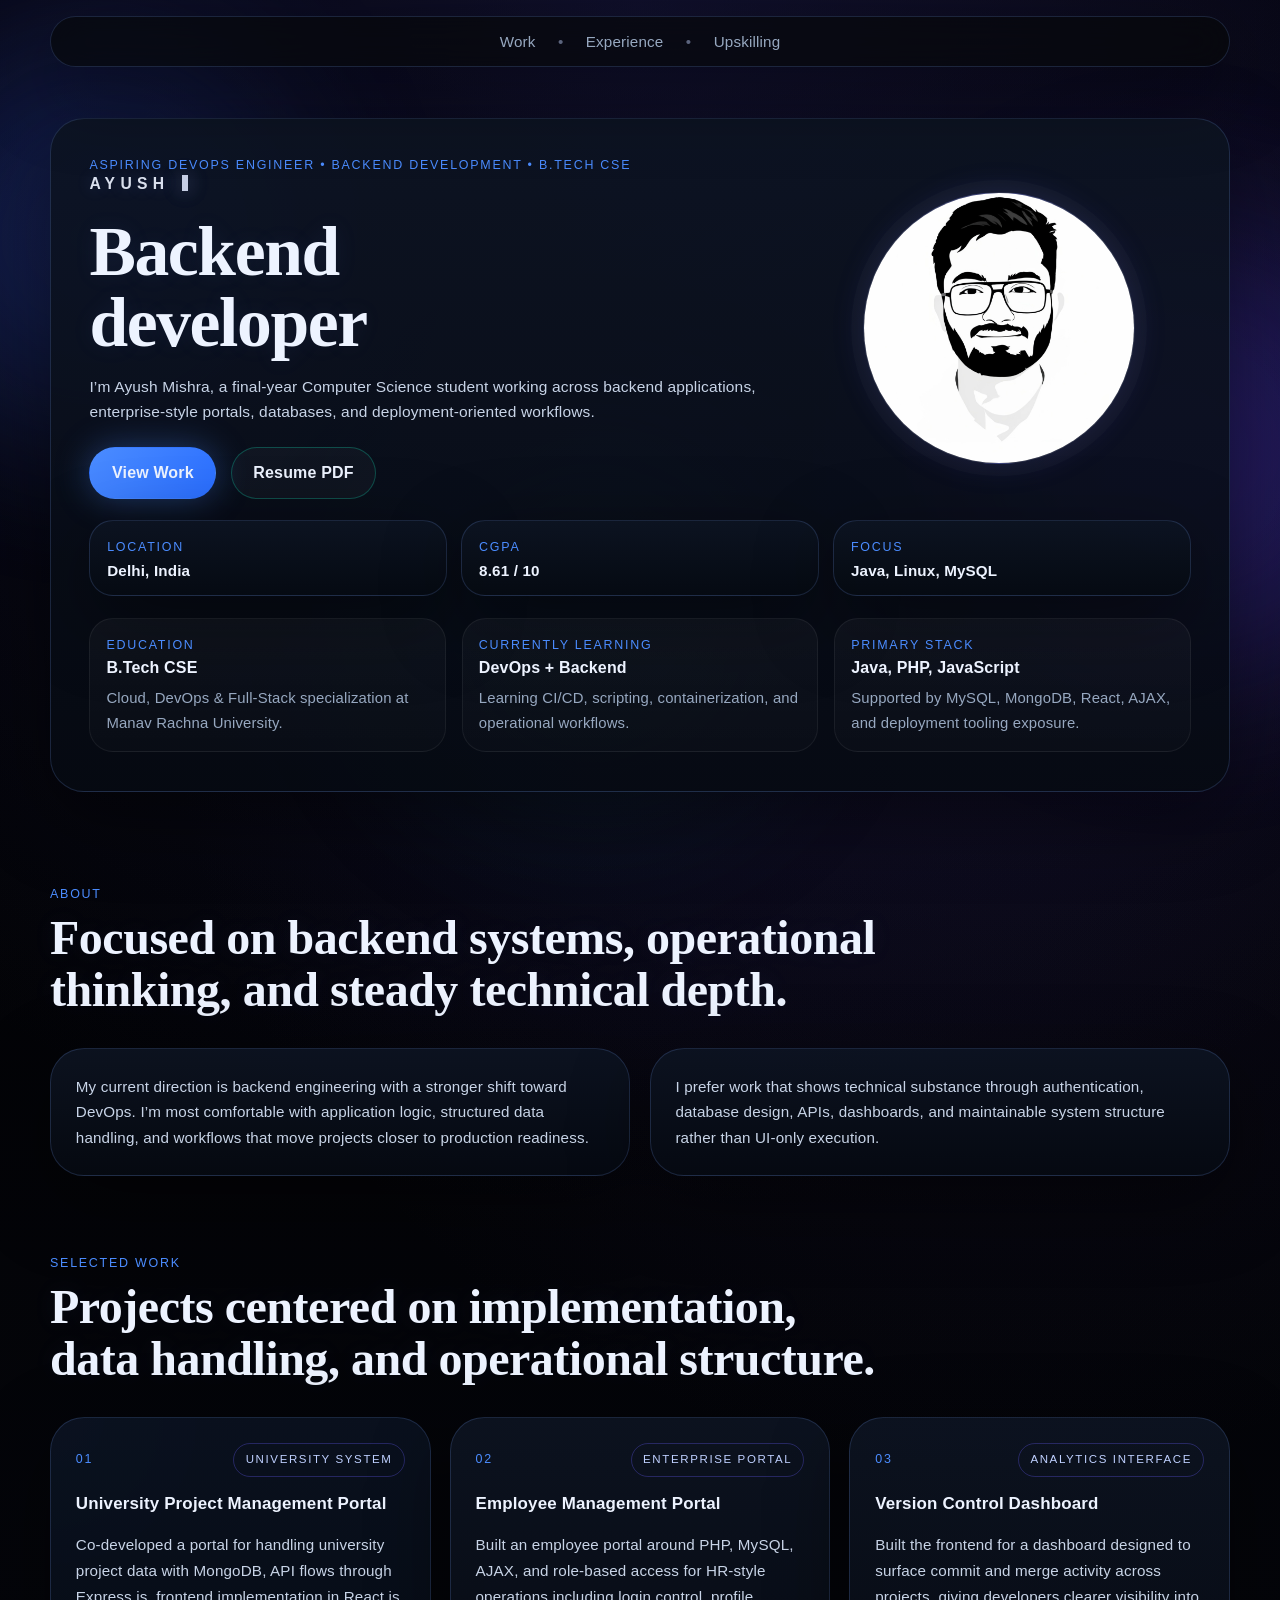
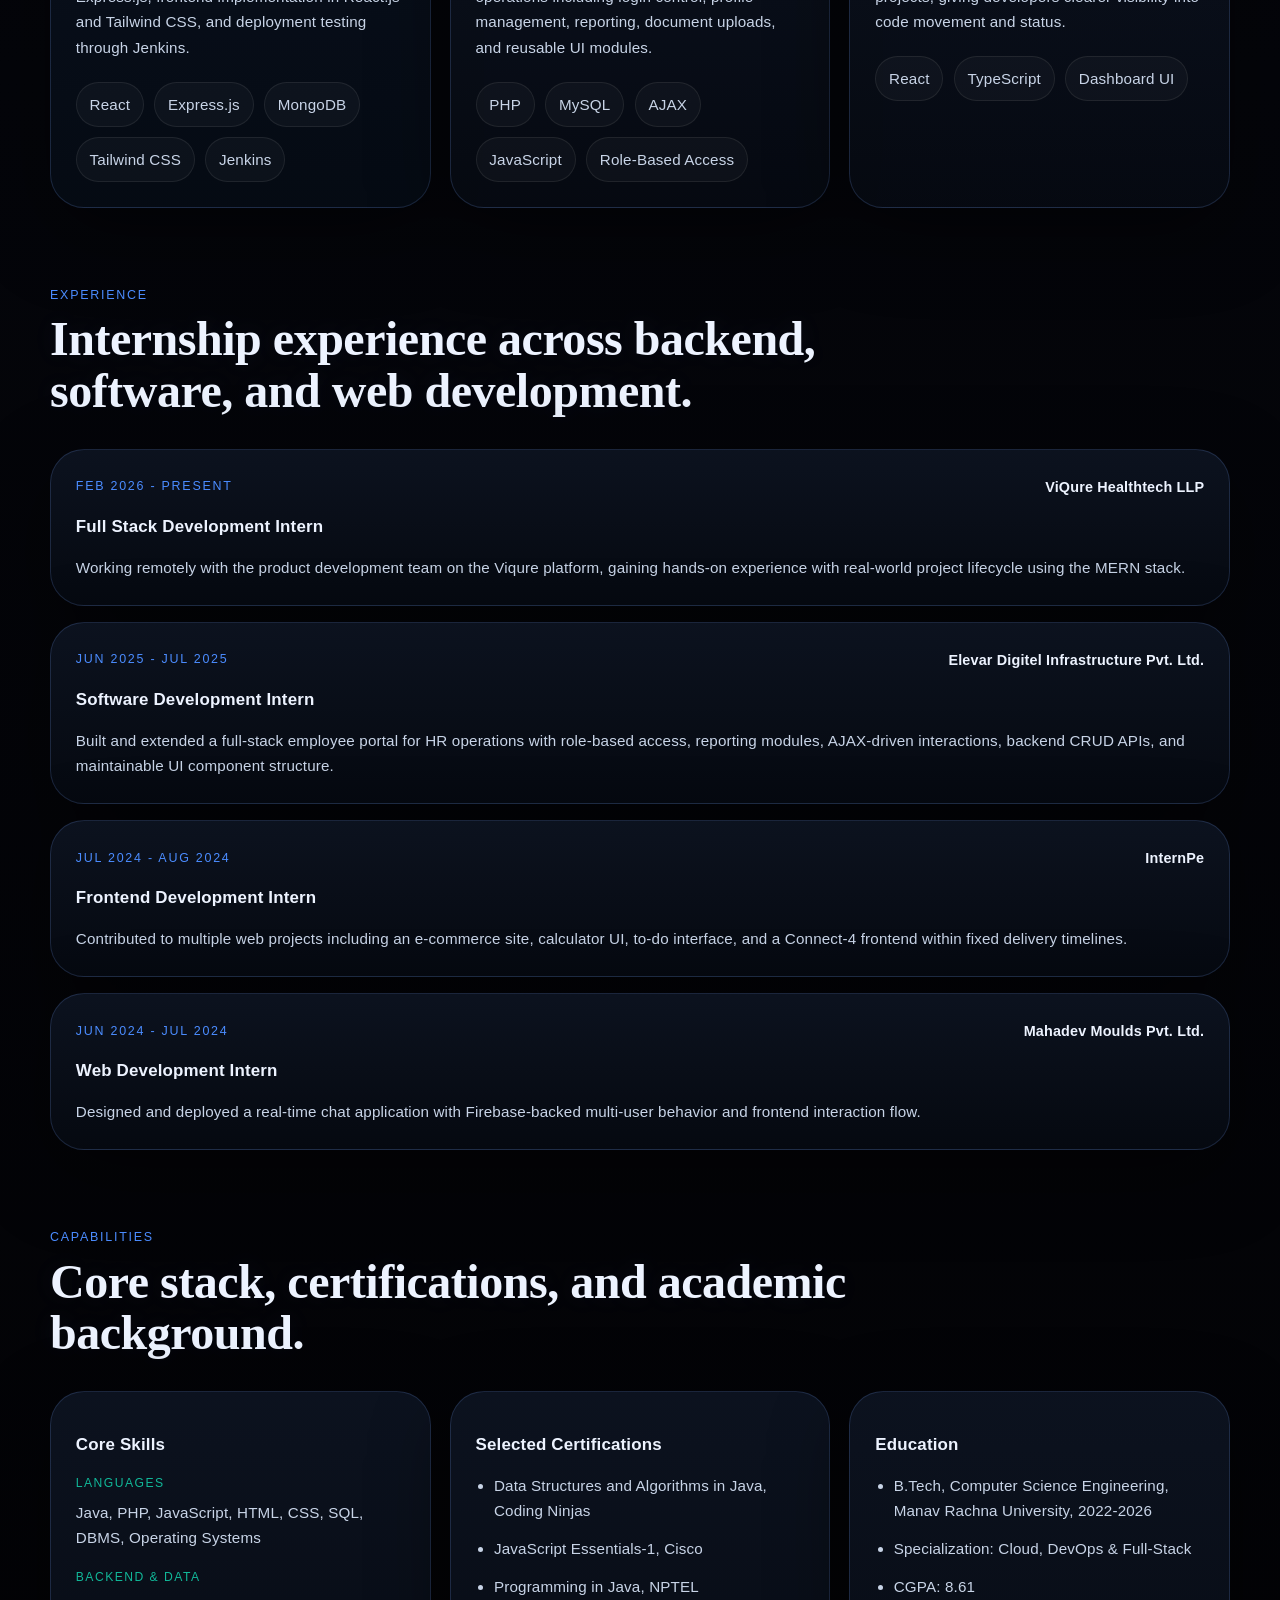
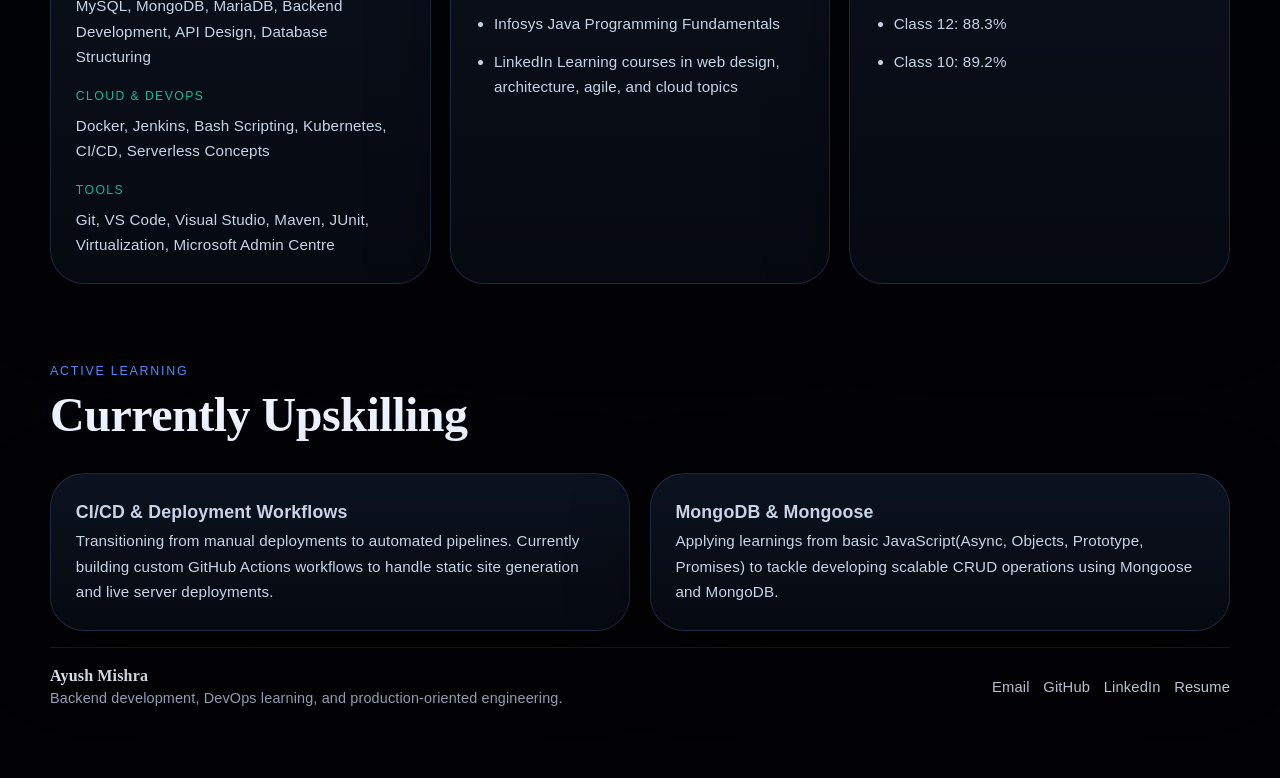
==== commit 4170c7f0: "feat: specific UI enhancements and content correction" ====
--- a/index.html
+++ b/index.html
@@ -28,7 +28,7 @@
         <span class="nav-dot" aria-hidden="true">•</span>
         <a href="#experience">Experience</a>
         <span class="nav-dot" aria-hidden="true">•</span>
-        <a href="#profiles">Profiles</a>
+        <a href="#upskilling">Upskilling</a>
       </nav>
     </header>
 
@@ -193,6 +193,17 @@
         <div class="timeline">
           <article class="timeline-card reveal interactive-card">
             <div class="timeline-meta">
+              <span>Feb 2026 - Present</span>
+              <strong>ViQure Healthtech LLP</strong>
+            </div>
+            <h3>Full Stack Development Intern</h3>
+            <p>
+              Working remotely with the product development team on the Viqure platform, gaining hands-on experience with real-world project lifecycle using the MERN stack.
+            </p>
+          </article>
+
+          <article class="timeline-card reveal interactive-card">
+            <div class="timeline-meta">
               <span>Jun 2025 - Jul 2025</span>
               <strong>Elevar Digitel Infrastructure Pvt. Ltd.</strong>
             </div>
@@ -209,7 +220,7 @@
               <span>Jul 2024 - Aug 2024</span>
               <strong>InternPe</strong>
             </div>
-            <h3>Web Development Intern</h3>
+            <h3>Frontend Development Intern</h3>
             <p>
               Contributed to multiple web projects including an e-commerce site, calculator UI,
               to-do interface, and a Connect-4 frontend within fixed delivery timelines.
@@ -283,22 +294,24 @@
         </div>
       </section>
 
-      <section class="section" id="profiles">
-        <div class="section-heading reveal">
-          <p class="section-kicker">Coding Profiles</p>
-          <h2>Practice platforms and public problem-solving profiles.</h2>
-        </div>
-
-        <div class="profile-grid">
-          <a class="profile-card reveal interactive-card" href="https://leetcode.com/u/Ayush_Mishra2711/" target="_blank" rel="noreferrer">
-            <span>LeetCode</span>
-            <strong>Ayush_Mishra2711</strong>
-          </a>
-          
-          <a class="profile-card reveal interactive-card" href="https://www.geeksforgeeks.org/profile/ayushmishraosaqe" target="_blank" rel="noreferrer">
-            <span>GeeksforGeeks</span>
-            <strong>ayushmishraosaqe</strong>
-          </a>
+      <section class="section" id="upskilling">
+        <div class="section-heading reveal">
+          <p class="section-kicker">Active Learning</p>
+          <h2>Currently Upskilling</h2>
+        </div>
+        <div class="intro-grid">
+          <article class="intro-card reveal interactive-card">
+            <h3>CI/CD & Deployment Workflows</h3>
+            <p>
+              Transitioning from manual deployments to automated pipelines. Currently building custom GitHub Actions workflows to handle static site generation and live server deployments.
+            </p>
+          </article>
+          <article class="intro-card reveal interactive-card">
+            <h3>MongoDB & Mongoose</h3>
+            <p>
+              Applying learnings from basic JavaScript(Async, Objects, Prototype, Promises) to tackle developing scalable CRUD operations using Mongoose and MongoDB.
+            </p>
+          </article>
         </div>
       </section>
 
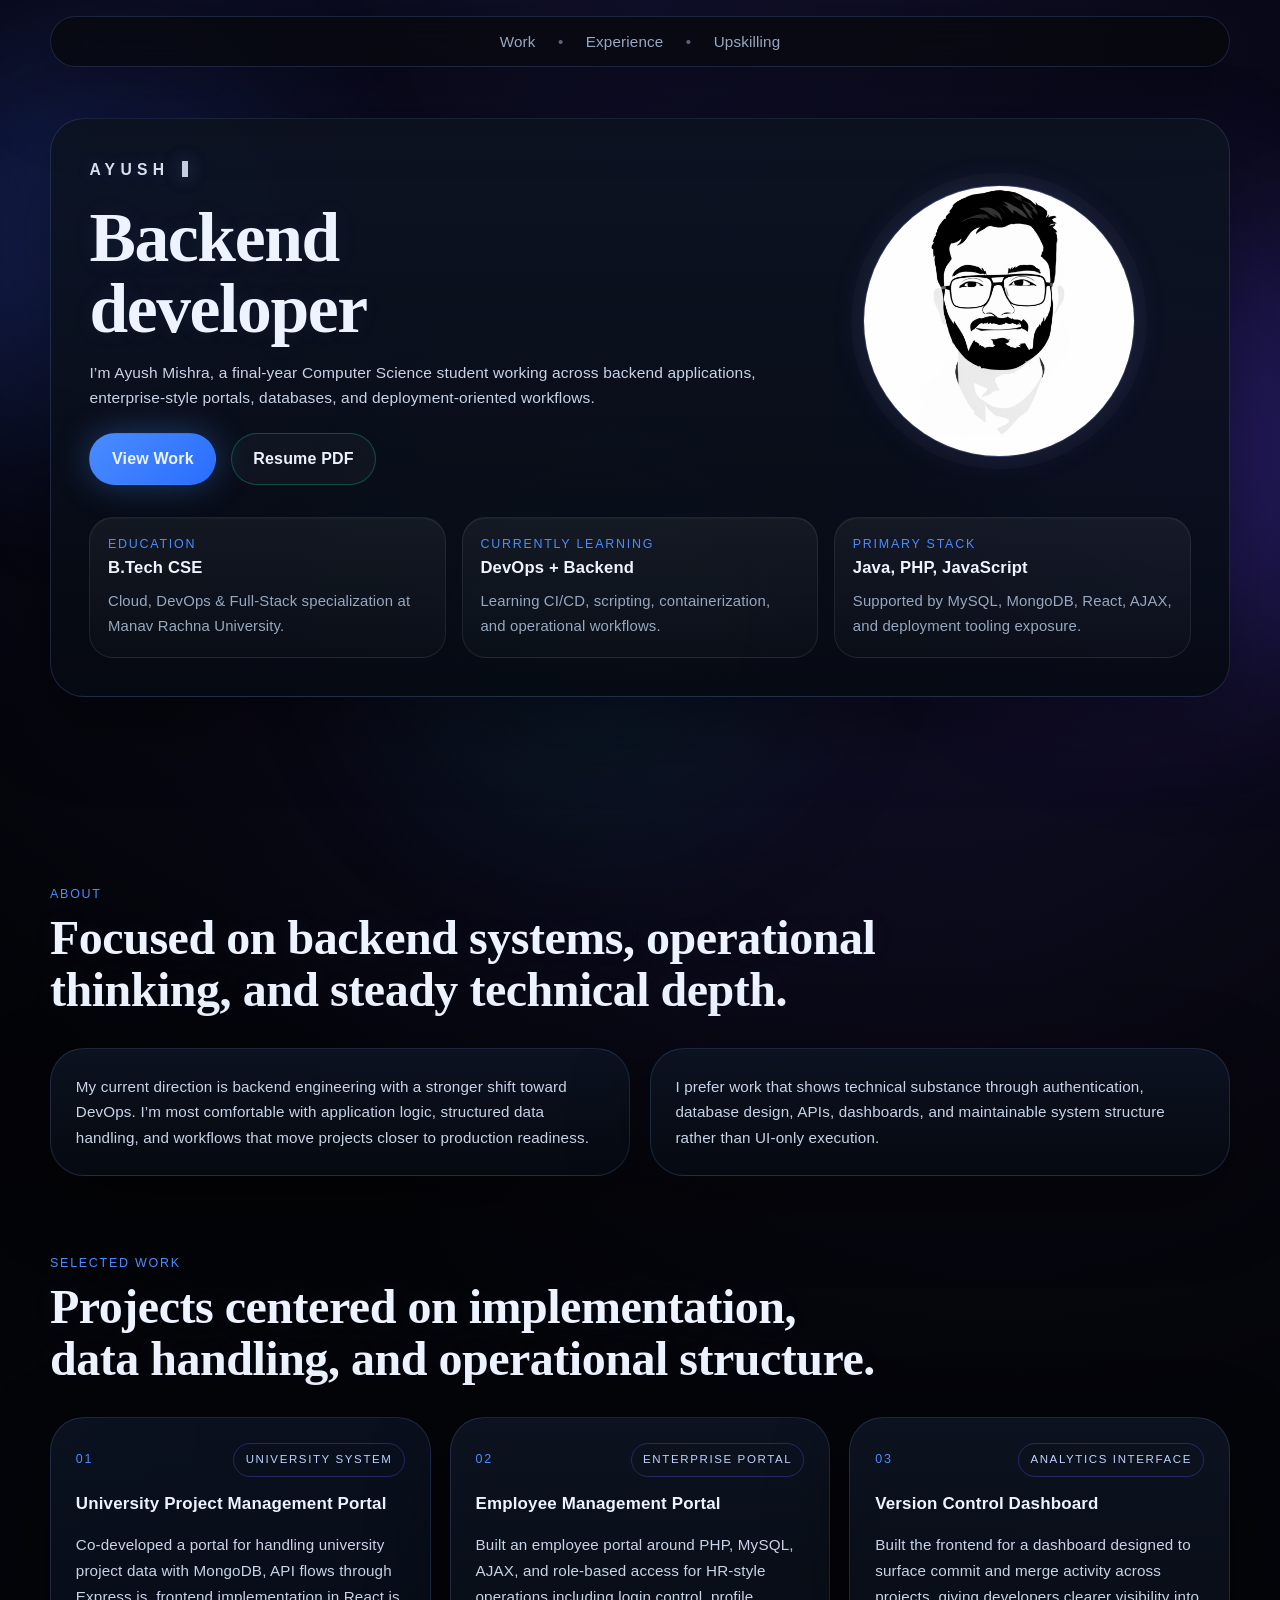
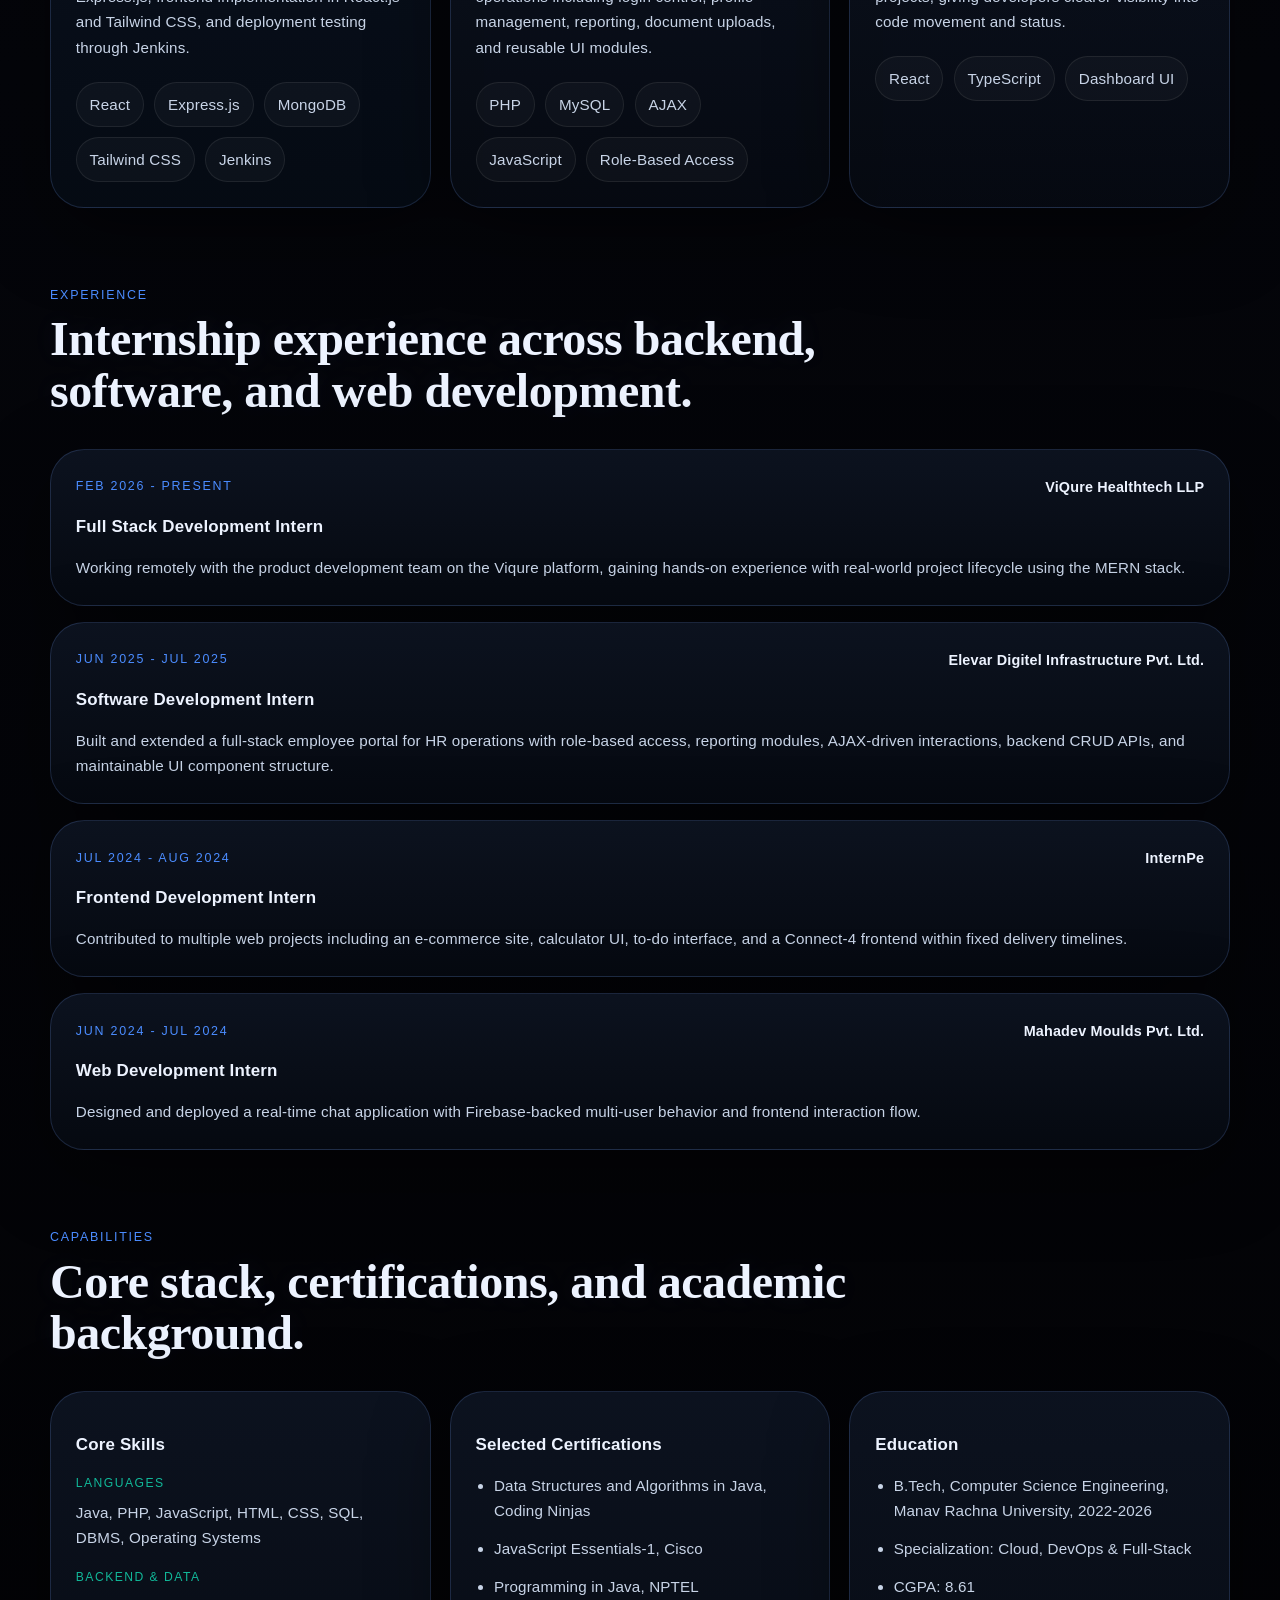
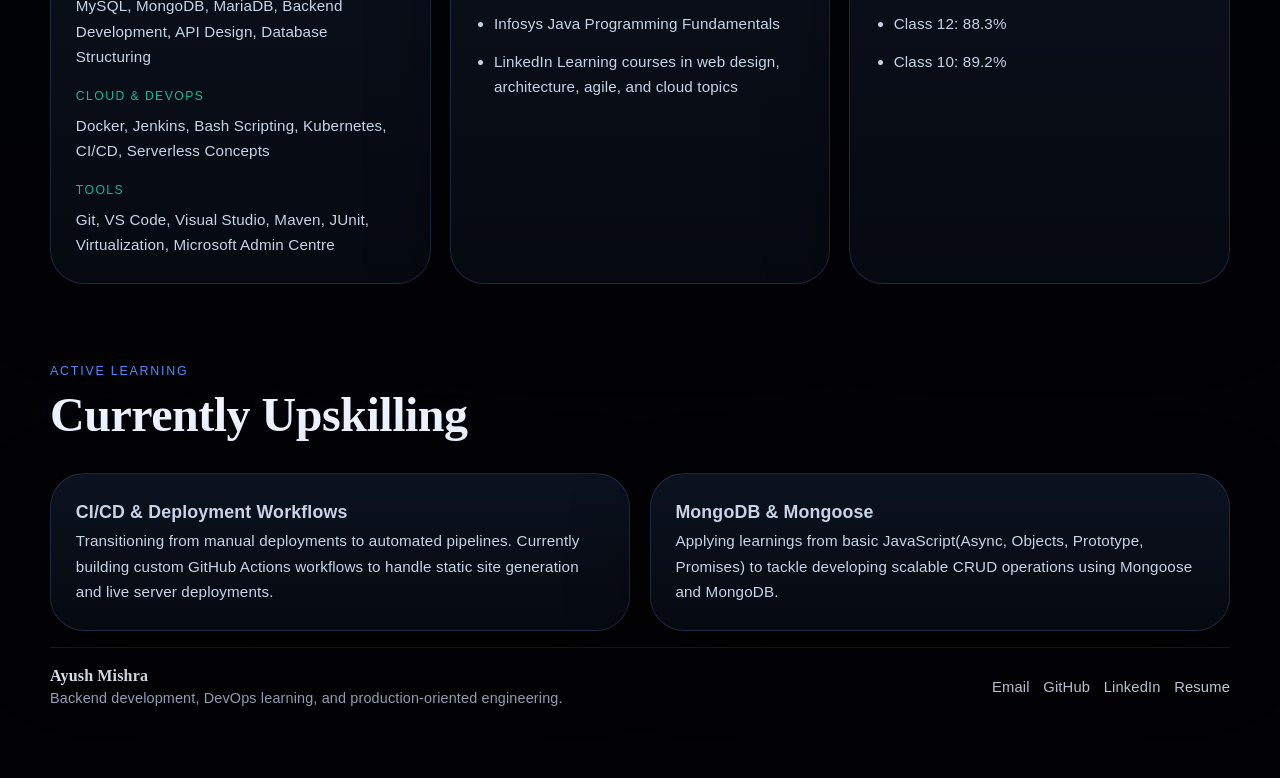
==== commit d9c0c63e: "feat: replaced some content and enhanced UI" ====
--- a/index.html
+++ b/index.html
@@ -37,7 +37,7 @@
         <div class="hero-copy reveal interactive-card">
           <div class="hero-main">
             <div class="hero-content">
-              <p class="eyebrow">Aspiring DevOps Engineer • Backend Development • B.Tech CSE</p>
+              <!-- <p class="eyebrow">Backend Development • B.Tech CSE</p> -->
               <p class="hero-intro">
                 <span class="type-name" aria-label="Ayush Mishra"></span>
                 <span class="type-cursor" aria-hidden="true"></span>
@@ -63,7 +63,7 @@
             </div>
           </div>
 
-          <div class="hero-meta">
+          <!-- <div class="hero-meta">
             <div class="meta-card">
               <span>Location</span>
               <strong>Delhi, India</strong>
@@ -76,7 +76,7 @@
               <span>Focus</span>
               <strong>Java, Linux, MySQL</strong>
             </div>
-          </div>
+          </div> -->
 
           <div class="stat-list">
             <div class="stat-item">
--- a/style.css
+++ b/style.css
@@ -411,24 +411,30 @@
   display: grid;
   grid-template-columns: repeat(3, minmax(0, 1fr));
   gap: 1rem;
-  margin-top: 0.2rem;
+  align-items: stretch;
+  margin-top: 0.9rem;
 }
 
 .stat-item {
-  padding: 1rem;
+  display: flex;
+  flex-direction: column;
+  justify-content: flex-start;
+  min-height: 100%;
+  padding: 1.15rem 1.1rem;
   border-radius: var(--radius-lg);
-  background: linear-gradient(180deg, rgba(255, 255, 255, 0.035), rgba(255, 255, 255, 0.015));
-  border: 1px solid rgba(255, 255, 255, 0.06);
+  background: linear-gradient(180deg, rgba(255, 255, 255, 0.05), rgba(255, 255, 255, 0.02));
+  border: 1px solid rgba(255, 255, 255, 0.08);
+  box-shadow: inset 0 1px 0 rgba(255, 255, 255, 0.03);
 }
 
 .stat-item strong {
   display: block;
-  margin-top: 0.4rem;
-  font-size: 1rem;
+  margin-top: 0.45rem;
+  font-size: 1.04rem;
 }
 
 .stat-item p {
-  margin-top: 0.55rem;
+  margin-top: 0.7rem;
   color: var(--muted);
   line-height: 1.65;
   font-size: 0.93rem;
